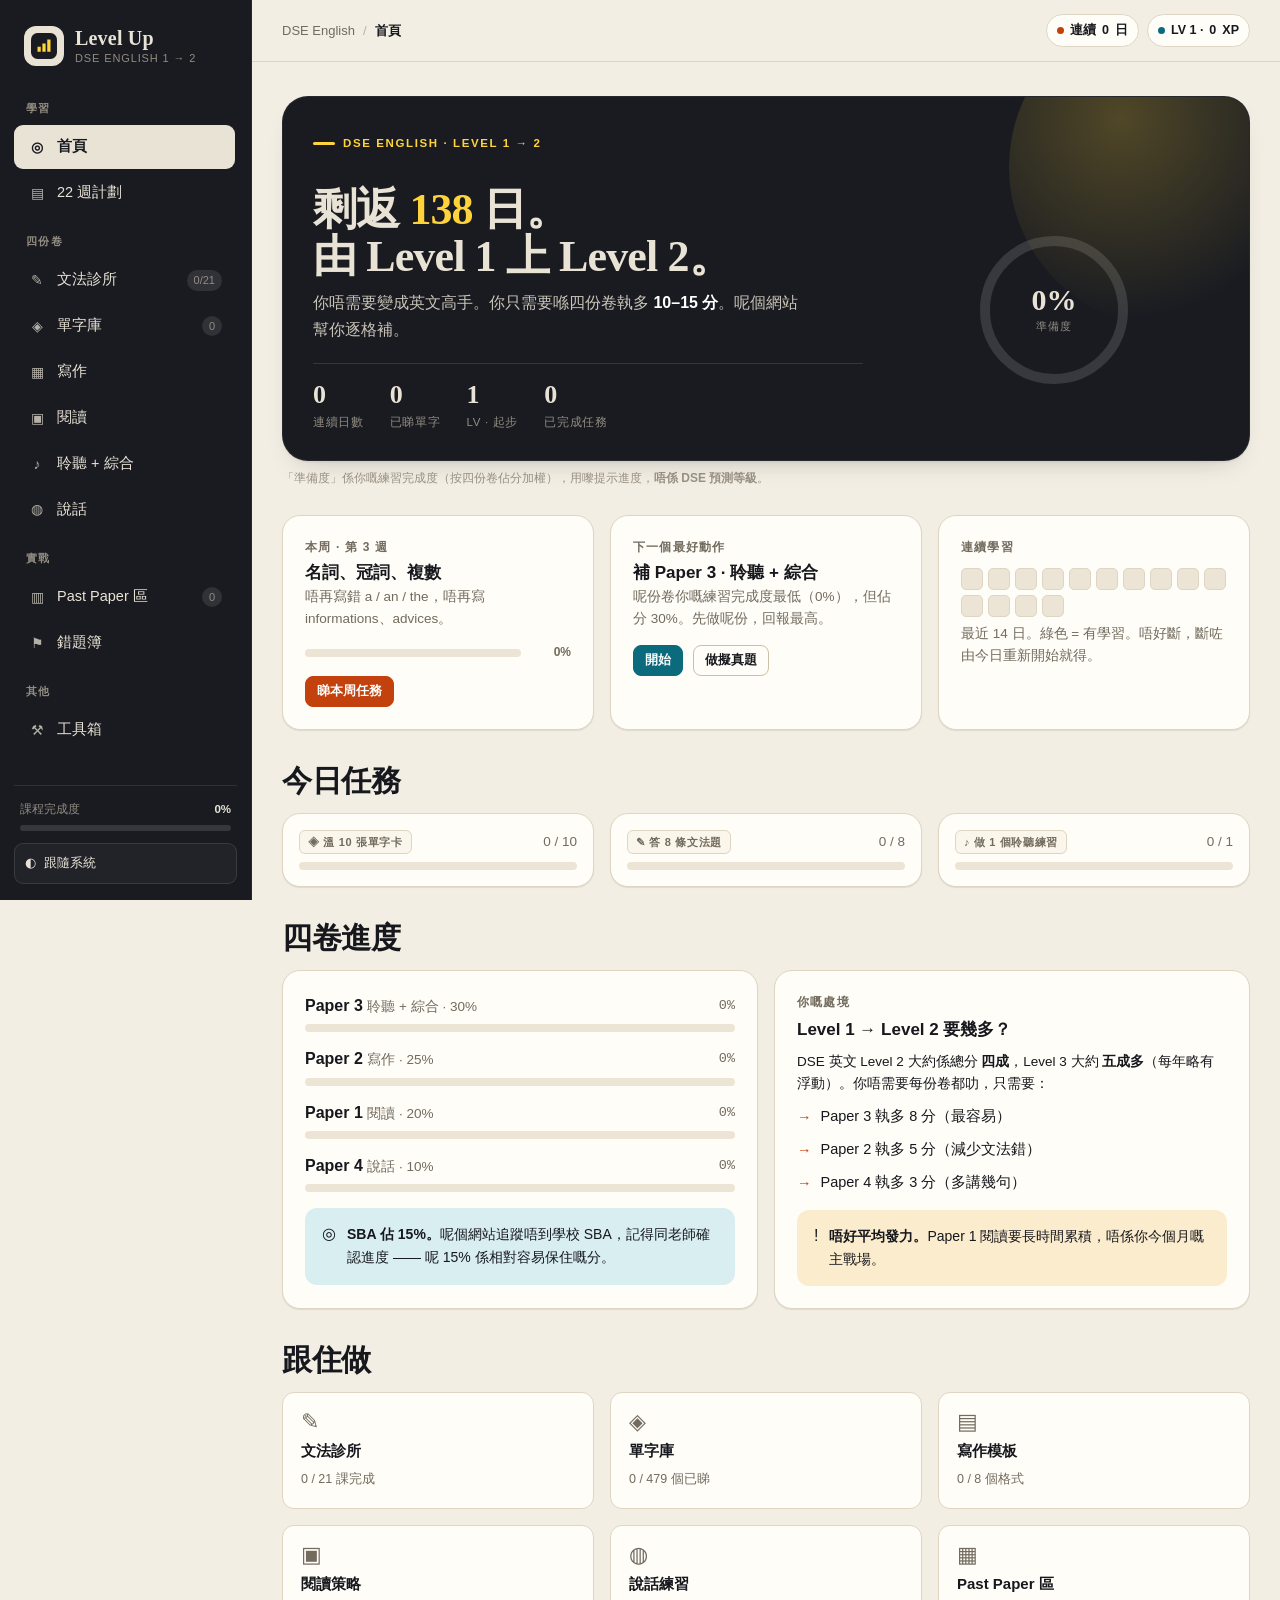
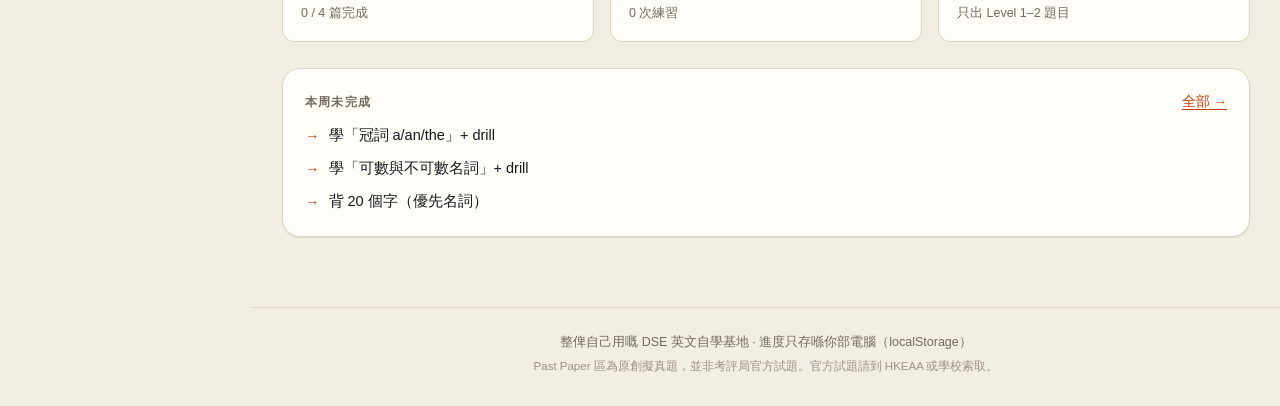
==== index.html @ 55b80025 "Build DSE English Level 1 to 2 study site" ====
<!doctype html>
<html lang="zh-Hant-HK" data-theme="light">
<head>
<meta charset="utf-8">
<meta name="viewport" content="width=device-width, initial-scale=1">
<title>Level Up — DSE English 1 → 2</title>
<meta name="description" content="由 Level 1 升 Level 2 的 DSE 英文自學基地：20 週計劃、文法診所、單字庫、寫作模板、閱讀聆聽說話訓練、Past Paper 區與錯題簿。">
<meta name="theme-color" content="#f6f2e9">
<link rel="icon" href="data:image/svg+xml,%3Csvg xmlns='http://www.w3.org/2000/svg' viewBox='0 0 64 64'%3E%3Crect width='64' height='64' rx='14' fill='%2316181d'/%3E%3Cpath d='M16 44V32h8v12zM28 44V24h8v20zM40 44V16h8v28z' fill='%23ffd43b'/%3E%3C/svg%3E">
<link rel="stylesheet" href="assets/css/style.css?v=6">
<script>
  /* avoid a flash of the wrong theme */
  (function () {
    try {
      var s = JSON.parse(localStorage.getItem("dse_levelup_v1") || "{}");
      var mode = (s.settings && s.settings.theme) || "auto";
      var dark = mode === "dark" || (mode === "auto" && window.matchMedia && window.matchMedia("(prefers-color-scheme: dark)").matches);
      document.documentElement.setAttribute("data-theme", dark ? "dark" : "light");
    } catch (e) {}
  })();
</script>
</head>
<body>
<a class="skip-link" href="#app">跳去主要內容</a>

<div class="shell">
  <aside class="sidebar" id="sidebar" aria-label="主選單">
    <a class="brand" href="#/dashboard">
      <span class="brand-mark" aria-hidden="true">
        <svg viewBox="0 0 32 32" width="26" height="26"><rect width="32" height="32" rx="8" fill="currentColor"/><path d="M8 23v-6h4v6zm6 0V13h4v10zm6 0V8h4v15z" fill="var(--brand-bars)"/></svg>
      </span>
      <span class="brand-text">
        <strong>Level Up</strong>
        <small>DSE English 1 → 2</small>
      </span>
    </a>

    <nav class="nav" id="nav"></nav>

    <div class="sidebar-foot">
      <div class="mini-progress">
        <div class="mini-progress-head">
          <span>課程完成度</span>
          <strong id="sidePct">0%</strong>
        </div>
        <div class="bar"><i id="sideBar" style="width:0%"></i></div>
      </div>
      <button class="icon-btn wide" id="themeBtn" type="button" aria-label="切換深色模式">
        <span class="theme-icon">◐</span><span id="themeLabel">深色模式</span>
      </button>
    </div>
  </aside>

  <div class="main">
    <header class="topbar">
      <button class="icon-btn menu-btn" id="menuBtn" type="button" aria-label="打開選單" aria-expanded="false">☰</button>
      <div class="crumbs" id="crumbs"></div>
      <div class="topstats" id="topstats"></div>
    </header>

    <main id="app" tabindex="-1"></main>

    <footer class="site-foot">
      <p>整俾自己用嘅 DSE 英文自學基地 · 進度只存喺你部電腦（localStorage）</p>
      <p class="tiny">Past Paper 區為原創擬真題，並非考評局官方試題。官方試題請到 HKEAA 或學校索取。</p>
    </footer>
  </div>
</div>

<div class="scrim" id="scrim" hidden></div>
<div class="toast-wrap" id="toastWrap" aria-live="polite"></div>
<div id="modalRoot"></div>

<script src="assets/js/data/grammar.js?v=6"></script>
<script src="assets/js/data/vocab-a.js?v=6"></script>
<script src="assets/js/data/vocab-b.js?v=6"></script>
<script src="assets/js/data/vocab-c.js?v=6"></script>
<script src="assets/js/data/writing.js?v=6"></script>
<script src="assets/js/data/speaking-listening.js?v=6"></script>
<script src="assets/js/data/reading.js?v=6"></script>
<script src="assets/js/data/pastpaper-listening.js?v=6"></script>
<script src="assets/js/data/plan.js?v=6"></script>
<script src="assets/js/core.js?v=6"></script>
<script src="assets/js/drills.js?v=6"></script>
<script src="assets/js/views-home.js?v=6"></script>
<script src="assets/js/views-study.js?v=6"></script>
<script src="assets/js/views-skills.js?v=6"></script>
<script src="assets/js/views-pastpaper.js?v=6"></script>
<script src="assets/js/app.js?v=6"></script>
</body>
</html>
---- assets/css/style.css ----
/* ============================================================
   Level Up — DSE English 1 → 2
   A revision-desk design system: paper, ink, highlighter.
   ============================================================ */

/* ---------- tokens ---------- */
:root{
  --paper:      #f3eee3;
  --paper-2:    #ece5d6;
  --surface:    #fffdf8;
  --surface-2:  #faf6ec;
  --ink:        #16181d;
  --ink-2:      #33373f;
  --muted:      #726b5e;
  --faint:      #9a9284;
  --line:       #ded5c4;
  --line-2:     #cbbfa9;
  --accent:     #c2410c;
  --accent-ink: #8a2c07;
  --accent-soft:#fbe3d2;
  --hl:         #ffe066;
  --hl-soft:    #fff4c2;
  --teal:       #0b6b7c;
  --teal-soft:  #d9eef1;
  --good:       #2b7a3e;
  --good-soft:  #dcefe0;
  --bad:        #b3261e;
  --bad-soft:   #f8dcd8;
  --warn:       #a86a11;
  --warn-soft:  #fbeccd;
  --sidebar:    #191b21;
  --sidebar-2:  #22252d;
  --sidebar-ink:#e9e3d6;
  --sidebar-mut:#928c80;
  --brand-bars: #ffd43b;

  --shadow-sm: 0 1px 0 rgba(22,24,29,.05), 0 1px 2px rgba(22,24,29,.04);
  --shadow-md: 0 2px 0 rgba(22,24,29,.04), 0 12px 28px -18px rgba(22,24,29,.35);
  --shadow-lg: 0 24px 60px -30px rgba(22,24,29,.5);

  --r-sm: 8px;
  --r-md: 12px;
  --r-lg: 18px;
  --r-xl: 26px;

  --font-display: "Iowan Old Style", "Palatino Linotype", "Songti TC", "Noto Serif TC", Georgia, serif;
  --font-ui: -apple-system, BlinkMacSystemFont, "Segoe UI", "PingFang HK", "Noto Sans TC", "Microsoft JhengHei", sans-serif;
  --font-mono: ui-monospace, "SF Mono", SFMono-Regular, Menlo, Consolas, monospace;

  --sidebar-w: 252px;
  --content-w: 1060px;
}

[data-theme="dark"]{
  --paper:      #111319;
  --paper-2:    #171a21;
  --surface:    #1b1e26;
  --surface-2:  #21252f;
  --ink:        #eee9dd;
  --ink-2:      #d6d0c3;
  --muted:      #a49d90;
  --faint:      #7d776c;
  --line:       #2e333d;
  --line-2:     #3d434f;
  --accent:     #ff8a4c;
  --accent-ink: #ffb18a;
  --accent-soft:#3a2419;
  --hl:         #ffd43b;
  --hl-soft:    #3a3418;
  --teal:       #5fd3e6;
  --teal-soft:  #143036;
  --good:       #6ed48a;
  --good-soft:  #16301f;
  --bad:        #ff8a80;
  --bad-soft:   #3a1c1a;
  --warn:       #e9b25c;
  --warn-soft:  #362a16;
  --sidebar:    #0c0e12;
  --sidebar-2:  #161a21;
  --sidebar-ink:#e9e3d6;
  --sidebar-mut:#8b857a;
  --brand-bars: #ffd43b;
  --shadow-sm: 0 1px 0 rgba(0,0,0,.3);
  --shadow-md: 0 12px 30px -20px rgba(0,0,0,.8);
  --shadow-lg: 0 30px 70px -30px rgba(0,0,0,.9);
}

/* ---------- reset ---------- */
*,*::before,*::after{box-sizing:border-box}
html{scroll-behavior:smooth; -webkit-text-size-adjust:100%}
body{
  margin:0;
  background:var(--paper);
  color:var(--ink);
  font-family:var(--font-ui);
  font-size:16px;
  line-height:1.65;
  -webkit-font-smoothing:antialiased;
  text-rendering:optimizeLegibility;
}
img,svg{max-width:100%;display:block}
button,input,textarea,select{font:inherit;color:inherit}
button{cursor:pointer}
a{color:var(--accent);text-underline-offset:3px}
h1,h2,h3,h4,h5,p,ul,ol,figure,blockquote{margin:0}
ul,ol{padding-left:1.15em}
hr{border:0;border-top:1px solid var(--line);margin:28px 0}
::selection{background:var(--hl);color:#16181d}
:focus-visible{outline:3px solid color-mix(in srgb, var(--accent) 55%, transparent);outline-offset:2px;border-radius:4px}

.skip-link{
  position:absolute;left:12px;top:-100px;z-index:200;
  background:var(--ink);color:var(--paper);padding:10px 16px;border-radius:0 0 10px 10px;
  text-decoration:none;font-weight:700;
}
.skip-link:focus{top:0}

/* ---------- shell ---------- */
.shell{display:flex;min-height:100vh}

.sidebar{
  width:var(--sidebar-w);
  flex:0 0 var(--sidebar-w);
  background:var(--sidebar);
  color:var(--sidebar-ink);
  position:sticky;top:0;height:100vh;
  display:flex;flex-direction:column;
  padding:18px 14px 16px;
  z-index:60;
  border-right:1px solid rgba(255,255,255,.06);
}
.brand{
  display:flex;align-items:center;gap:11px;
  padding:8px 10px 18px;
  color:var(--sidebar-ink);text-decoration:none;
}
.brand-mark{color:var(--sidebar-2);flex:0 0 auto;display:grid;place-items:center;
  width:40px;height:40px;border-radius:12px;background:var(--sidebar-ink);}
.brand-mark svg{color:var(--sidebar);}
.brand-text{display:flex;flex-direction:column;line-height:1.15}
.brand-text strong{font-family:var(--font-display);font-size:20px;letter-spacing:.2px}
.brand-text small{color:var(--sidebar-mut);font-size:11px;letter-spacing:.08em;text-transform:uppercase;margin-top:2px}

.nav{display:flex;flex-direction:column;gap:2px;overflow-y:auto;padding-right:2px;flex:1}
.nav-group{
  color:var(--sidebar-mut);font-size:10.5px;font-weight:700;letter-spacing:.14em;
  text-transform:uppercase;padding:16px 12px 6px;
}
.nav a{
  display:flex;align-items:center;gap:10px;
  padding:9px 12px;border-radius:9px;
  color:var(--sidebar-ink);text-decoration:none;
  font-size:14.5px;font-weight:500;
  border:1px solid transparent;
  transition:background .15s ease,color .15s ease;
}
.nav a .ni{width:20px;text-align:center;font-size:14px;opacity:.75;flex:0 0 20px}
.nav a:hover{background:rgba(255,255,255,.06)}
.nav a.active{background:var(--sidebar-ink);color:var(--sidebar);font-weight:700}
.nav a.active .ni{opacity:1}
.nav a .count{
  margin-left:auto;font-size:11px;font-variant-numeric:tabular-nums;
  background:rgba(255,255,255,.1);padding:1px 7px;border-radius:20px;color:var(--sidebar-mut);
}
.nav a.active .count{background:rgba(0,0,0,.12);color:var(--sidebar)}

.sidebar-foot{border-top:1px solid rgba(255,255,255,.09);padding-top:14px;margin-top:8px}
.mini-progress{padding:0 6px 12px}
.mini-progress-head{display:flex;justify-content:space-between;font-size:11.5px;color:var(--sidebar-mut);margin-bottom:6px}
.mini-progress-head strong{color:var(--sidebar-ink);font-variant-numeric:tabular-nums}
.sidebar .bar{background:rgba(255,255,255,.12);height:6px;border-radius:20px;overflow:hidden}
.sidebar .bar i{display:block;height:100%;background:var(--brand-bars);border-radius:20px;transition:width .5s cubic-bezier(.2,.8,.2,1)}

.main{flex:1;min-width:0;display:flex;flex-direction:column}

.topbar{
  position:sticky;top:0;z-index:40;
  display:flex;align-items:center;gap:14px;
  min-height:62px;padding:10px 30px;
  background:color-mix(in srgb, var(--paper) 88%, transparent);
  backdrop-filter:blur(12px);
  border-bottom:1px solid var(--line);
}
.crumbs{display:flex;align-items:center;gap:8px;font-size:13px;color:var(--muted);min-width:0}
.crumbs strong{color:var(--ink);font-weight:600;white-space:nowrap;overflow:hidden;text-overflow:ellipsis}
.crumbs .sep{opacity:.45}
.topstats{margin-left:auto;display:flex;align-items:center;gap:8px}
.chip{
  display:inline-flex;align-items:center;gap:6px;
  border:1px solid var(--line);background:var(--surface);
  padding:5px 10px;border-radius:999px;font-size:12.5px;font-weight:600;
  white-space:nowrap;
}
.chip .dot{width:7px;height:7px;border-radius:50%;background:var(--accent)}
.chip.streak .dot{background:var(--accent)}
.chip.xp .dot{background:var(--teal)}
.chip b{font-variant-numeric:tabular-nums}

#app{
  width:100%;max-width:var(--content-w);
  margin:0 auto;padding:34px 30px 70px;
  flex:1;
}
#app:focus{outline:none}

.site-foot{
  border-top:1px solid var(--line);
  padding:20px 30px 30px;text-align:center;
  color:var(--muted);font-size:12.5px;
}
.site-foot p{margin:4px 0}
.site-foot .tiny{font-size:11.5px;color:var(--faint)}

/* ---------- typography ---------- */
.page-head{margin-bottom:26px;max-width:760px}
.eyebrow{
  display:inline-flex;align-items:center;gap:8px;
  font-size:11.5px;font-weight:800;letter-spacing:.14em;text-transform:uppercase;
  color:var(--accent);margin-bottom:10px;
}
.eyebrow::before{content:"";width:22px;height:3px;background:var(--accent);border-radius:2px}
h1.page-title{
  font-family:var(--font-display);
  font-size:clamp(30px,4.2vw,46px);
  line-height:1.08;letter-spacing:-.02em;font-weight:700;
  margin-bottom:12px;
}
.page-lede{color:var(--muted);font-size:15.5px;max-width:64ch}
.page-lede strong{color:var(--ink);font-weight:600}

h2{font-family:var(--font-display);font-size:clamp(22px,2.6vw,30px);line-height:1.15;letter-spacing:-.01em;font-weight:700}
h3{font-size:17px;font-weight:700;line-height:1.3}
h4{font-size:14.5px;font-weight:700}
p{margin:0 0 .7em}
p:last-child{margin-bottom:0}

.mark{background:linear-gradient(transparent 52%, var(--hl) 52%, var(--hl) 92%, transparent 92%);padding:0 2px;color:inherit;font-weight:600}
.mono{font-family:var(--font-mono);font-variant-numeric:tabular-nums}
.muted{color:var(--muted)}
.faint{color:var(--faint)}
.tiny{font-size:12px}
.small{font-size:13.5px}
.center{text-align:center}
.nowrap{white-space:nowrap}

/* ---------- layout helpers ---------- */
.stack{display:flex;flex-direction:column;gap:16px}
.stack-sm{display:flex;flex-direction:column;gap:8px}
.row{display:flex;align-items:center;gap:10px;flex-wrap:wrap}
.row.tight{gap:6px}
.between{display:flex;align-items:center;justify-content:space-between;gap:16px;flex-wrap:wrap}
.grid{display:grid;gap:16px}
.cols-2{grid-template-columns:repeat(2,minmax(0,1fr))}
.cols-3{grid-template-columns:repeat(3,minmax(0,1fr))}
.cols-4{grid-template-columns:repeat(4,minmax(0,1fr))}
.span-2{grid-column:span 2}
.mt-0{margin-top:0}.mt-1{margin-top:8px}.mt-2{margin-top:16px}.mt-3{margin-top:26px}.mt-4{margin-top:40px}
.mb-1{margin-bottom:8px}.mb-2{margin-bottom:16px}.mb-3{margin-bottom:26px}

/* ---------- card ---------- */
.card{
  background:var(--surface);
  border:1px solid var(--line);
  border-radius:var(--r-lg);
  padding:22px;
  box-shadow:var(--shadow-sm);
  position:relative;
}
.card.tight{padding:16px}
.card.flat{box-shadow:none}
.card.accent{border-color:color-mix(in srgb, var(--accent) 35%, var(--line))}
.card.dark{background:var(--sidebar);color:var(--sidebar-ink);border-color:transparent}
.card.dark .muted{color:var(--sidebar-mut)}

.card-head{display:flex;align-items:flex-start;justify-content:space-between;gap:14px;margin-bottom:12px}
.card-head h3{margin:0}
.card-title-sm{font-size:12px;font-weight:800;letter-spacing:.1em;text-transform:uppercase;color:var(--muted)}

/* ---------- hero / dashboard ---------- */
.hero{
  position:relative;overflow:hidden;
  background:var(--sidebar);color:var(--sidebar-ink);
  border-radius:var(--r-xl);
  padding:30px 30px 26px;
  box-shadow:var(--shadow-md);
  border:1px solid rgba(255,255,255,.06);
}
.hero::after{
  content:"";position:absolute;right:-80px;top:-90px;width:320px;height:320px;border-radius:50%;
  background:radial-gradient(circle at 35% 35%, rgba(255,212,59,.24), rgba(255,212,59,0) 68%);
  pointer-events:none;
}
.hero .eyebrow{color:var(--brand-bars)}
.hero .eyebrow::before{background:var(--brand-bars)}
.hero h1{font-family:var(--font-display);font-size:clamp(30px,4vw,44px);line-height:1.06;letter-spacing:-.02em;margin:2px 0 10px}
.hero p{color:#c9c3b7;max-width:56ch;margin:0}
.hero-grid{display:grid;grid-template-columns:1.25fr .75fr;gap:26px;align-items:center;margin-top:22px}
.hero-stats{display:flex;gap:26px;flex-wrap:wrap;margin-top:20px;padding-top:18px;border-top:1px solid rgba(255,255,255,.12)}
.hero-stat b{display:block;font-family:var(--font-display);font-size:26px;line-height:1;letter-spacing:-.01em}
.hero-stat span{font-size:11.5px;color:var(--sidebar-mut);letter-spacing:.06em;text-transform:uppercase}

.ring-wrap{position:relative;width:150px;height:150px;margin:0 auto}
.ring{width:100%;height:100%;transform:rotate(-90deg)}
.ring circle{fill:none;stroke-width:10;stroke-linecap:round}
.ring .track{stroke:rgba(255,255,255,.13)}
.ring .fill{stroke:var(--brand-bars);transition:stroke-dashoffset .8s cubic-bezier(.2,.8,.2,1)}
.ring-label{position:absolute;inset:0;display:grid;place-content:center;text-align:center}
.ring-label b{font-family:var(--font-display);font-size:30px;line-height:1}
.ring-label span{font-size:10.5px;letter-spacing:.12em;text-transform:uppercase;color:var(--sidebar-mut);margin-top:3px}

.countdown{display:flex;align-items:baseline;gap:8px}
.countdown b{font-family:var(--font-display);font-size:40px;line-height:1}

/* ---------- stat cards ---------- */
.stat{
  background:var(--surface);border:1px solid var(--line);border-radius:var(--r-md);
  padding:16px 16px 14px;box-shadow:var(--shadow-sm);
}
.stat .k{font-size:11px;font-weight:700;letter-spacing:.1em;text-transform:uppercase;color:var(--muted)}
.stat .v{font-family:var(--font-display);font-size:28px;line-height:1.1;margin-top:4px;letter-spacing:-.01em}
.stat .s{font-size:12px;color:var(--faint);margin-top:2px}

/* ---------- buttons ---------- */
.btn{
  display:inline-flex;align-items:center;justify-content:center;gap:8px;
  border:1px solid var(--ink);background:var(--ink);color:var(--paper);
  padding:9px 16px;border-radius:10px;font-size:14px;font-weight:600;
  text-decoration:none;line-height:1.35;
  transition:transform .12s ease, background .15s ease, border-color .15s ease, color .15s ease;
  white-space:nowrap;
}
.btn:hover{transform:translateY(-1px)}
.btn:active{transform:translateY(0)}
.btn.primary{background:var(--accent);border-color:var(--accent);color:#fff}
[data-theme="dark"] .btn.primary{color:#1a1008}
.btn.soft{background:var(--surface);border-color:var(--line-2);color:var(--ink)}
.btn.ghost{background:transparent;border-color:transparent;color:var(--ink)}
.btn.ghost:hover{background:var(--surface-2)}
.btn.teal{background:var(--teal);border-color:var(--teal);color:#fff}
[data-theme="dark"] .btn.teal{color:#082026}
.btn.danger{background:transparent;border-color:var(--bad);color:var(--bad)}
.btn.danger:hover{background:var(--bad-soft)}
.btn.sm{padding:6px 11px;font-size:12.5px;border-radius:8px}
.btn.lg{padding:12px 22px;font-size:15px}
.btn.block{width:100%}
.btn:disabled{opacity:.45;cursor:not-allowed;transform:none}
.btn-row{display:flex;gap:10px;flex-wrap:wrap}

.icon-btn{
  display:inline-flex;align-items:center;justify-content:center;gap:8px;
  border:1px solid var(--line);background:var(--surface);color:var(--ink);
  min-width:36px;height:36px;padding:0 10px;border-radius:9px;font-size:14px;
}
.icon-btn:hover{background:var(--surface-2)}
.icon-btn.wide{width:100%;height:auto;padding:9px 10px;justify-content:flex-start;font-size:12.5px;color:var(--sidebar-ink);background:rgba(255,255,255,.04);border-color:rgba(255,255,255,.1)}
.icon-btn.wide:hover{background:rgba(255,255,255,.09)}
.menu-btn{display:none}

/* ---------- badges / pills ---------- */
.badge{
  display:inline-flex;align-items:center;gap:5px;
  font-size:11px;font-weight:800;letter-spacing:.06em;text-transform:uppercase;
  padding:3px 8px;border-radius:6px;background:var(--surface-2);color:var(--muted);
  border:1px solid var(--line);white-space:nowrap;line-height:1.5;
}
.badge.l1{background:var(--teal-soft);color:var(--teal);border-color:transparent}
.badge.l2{background:var(--hl-soft);color:#7a5a00;border-color:transparent}
[data-theme="dark"] .badge.l2{color:var(--hl)}
.badge.hot{background:var(--accent-soft);color:var(--accent-ink);border-color:transparent}
[data-theme="dark"] .badge.hot{color:var(--accent)}
.badge.good{background:var(--good-soft);color:var(--good);border-color:transparent}
.badge.bad{background:var(--bad-soft);color:var(--bad);border-color:transparent}
.badge.new{background:var(--ink);color:var(--paper);border-color:transparent}
.dot-badge{width:8px;height:8px;border-radius:50%;background:var(--accent);flex:0 0 auto}

/* ---------- progress ---------- */
.bar{height:8px;background:var(--paper-2);border-radius:20px;overflow:hidden}
.bar i{display:block;height:100%;background:var(--accent);border-radius:20px;transition:width .5s cubic-bezier(.2,.8,.2,1)}
.bar .ok{background:var(--good)}
.bar.thin{height:5px}
.progress-row{display:flex;align-items:center;gap:12px}
.progress-row .bar{flex:1}
.progress-row .pct{font-size:12px;font-weight:700;font-variant-numeric:tabular-nums;color:var(--muted);width:38px;text-align:right}

/* ---------- tabs / segmented ---------- */
.tabs{display:flex;gap:4px;border-bottom:1px solid var(--line);margin-bottom:20px;overflow-x:auto;scrollbar-width:none}
.tabs::-webkit-scrollbar{display:none}
.tab{
  border:0;background:none;padding:10px 14px;font-size:14px;font-weight:600;color:var(--muted);
  border-bottom:2px solid transparent;margin-bottom:-1px;white-space:nowrap;
}
.tab:hover{color:var(--ink)}
.tab.active{color:var(--ink);border-bottom-color:var(--accent)}
.segmented{display:inline-flex;background:var(--surface-2);border:1px solid var(--line);border-radius:9px;padding:3px;gap:2px}
.segmented button{
  border:0;background:none;padding:5px 11px;border-radius:6px;font-size:12.5px;font-weight:600;color:var(--muted);
}
.segmented button.active{background:var(--surface);color:var(--ink);box-shadow:var(--shadow-sm)}

/* ---------- forms ---------- */
.field{display:flex;flex-direction:column;gap:6px;margin-bottom:14px}
.field label{font-size:12.5px;font-weight:700;color:var(--muted);letter-spacing:.02em}
.input,.select,.textarea{
  width:100%;background:var(--surface);
  border:1px solid var(--line-2);border-radius:9px;
  padding:10px 12px;font-size:14.5px;color:var(--ink);
  transition:border-color .15s ease, box-shadow .15s ease;
}
.input:focus,.select:focus,.textarea:focus{
  outline:none;border-color:var(--accent);
  box-shadow:0 0 0 3px color-mix(in srgb, var(--accent) 16%, transparent);
}
.textarea{min-height:130px;resize:vertical;line-height:1.6}
.select{appearance:none;background-image:linear-gradient(45deg,transparent 50%,var(--muted) 50%),linear-gradient(135deg,var(--muted) 50%,transparent 50%);background-position:calc(100% - 18px) 50%,calc(100% - 13px) 50%;background-size:5px 5px,5px 5px;background-repeat:no-repeat;padding-right:34px}
.search{position:relative}
.search .input{padding-left:36px}
.search::before{content:"⌕";position:absolute;left:12px;top:50%;transform:translateY(-54%);font-size:19px;color:var(--faint);pointer-events:none}
.form-grid{display:grid;grid-template-columns:1fr 1fr;gap:0 14px}

/* ---------- lists ---------- */
.plain-list{list-style:none;padding:0;margin:0;display:flex;flex-direction:column;gap:8px}
.plain-list li{display:flex;gap:9px;align-items:flex-start;font-size:14.5px}
.plain-list li::before{content:"→";color:var(--accent);font-weight:700;flex:0 0 auto;margin-top:1px}
.check-list{list-style:none;padding:0;margin:0;display:flex;flex-direction:column;gap:9px}
.check-list li{display:flex;gap:10px;align-items:flex-start;font-size:14.5px}
.check-list li::before{content:"✓";color:var(--good);font-weight:800;flex:0 0 auto}

.num-list{counter-reset:n;list-style:none;padding:0;margin:0;display:flex;flex-direction:column;gap:12px}
.num-list>li{counter-increment:n;position:relative;padding-left:38px;font-size:14.5px}
.num-list>li::before{
  content:counter(n);position:absolute;left:0;top:1px;
  width:24px;height:24px;border-radius:50%;background:var(--ink);color:var(--paper);
  display:grid;place-content:center;font-size:11.5px;font-weight:800;font-family:var(--font-ui);
}

/* ---------- callouts ---------- */
.callout{
  border-radius:var(--r-md);padding:14px 16px;border:1px solid var(--line);
  background:var(--surface-2);font-size:14px;
  display:flex;gap:11px;align-items:flex-start;
}
.callout .ci{font-size:16px;line-height:1.4;flex:0 0 auto}
.callout.tip{background:var(--teal-soft);border-color:transparent;color:var(--ink)}
.callout.warn{background:var(--warn-soft);border-color:transparent}
.callout.good{background:var(--good-soft);border-color:transparent}
.callout.bad{background:var(--bad-soft);border-color:transparent}
.callout.hl{background:var(--hl-soft);border-color:transparent}
.callout strong{font-weight:700}

/* ---------- tables ---------- */
.table-wrap{overflow-x:auto;border:1px solid var(--line);border-radius:var(--r-md)}
table{width:100%;border-collapse:collapse;font-size:14px;background:var(--surface)}
th,td{text-align:left;padding:10px 13px;border-bottom:1px solid var(--line);vertical-align:top}
th{background:var(--surface-2);font-size:11.5px;letter-spacing:.08em;text-transform:uppercase;color:var(--muted);font-weight:800}
tr:last-child td{border-bottom:0}
td.good-cell{color:var(--good);font-weight:600}
td.bad-cell{color:var(--bad);text-decoration:line-through;text-decoration-color:color-mix(in srgb,var(--bad) 40%,transparent)}

/* ---------- accordion ---------- */
details.acc{
  border:1px solid var(--line);border-radius:var(--r-md);background:var(--surface);
  overflow:hidden;
}
details.acc+details.acc{margin-top:10px}
details.acc>summary{
  list-style:none;cursor:pointer;padding:14px 16px;
  display:flex;align-items:center;gap:10px;font-weight:600;font-size:14.5px;
}
details.acc>summary::-webkit-details-marker{display:none}
details.acc>summary::after{content:"+";margin-left:auto;font-size:18px;color:var(--muted);font-weight:400}
details.acc[open]>summary::after{content:"−"}
details.acc>summary:hover{background:var(--surface-2)}
.acc-body{padding:2px 16px 16px;border-top:1px solid var(--line);font-size:14.5px}
.acc-body>*:first-child{margin-top:12px}

/* ---------- grammar ---------- */
.rule{border-left:3px solid var(--hl);padding:2px 0 2px 16px;margin:18px 0}
.rule h4{margin-bottom:4px}
.eg{display:grid;grid-template-columns:1fr 1fr;gap:10px;margin-top:10px}
.eg-col{border-radius:9px;padding:10px 12px;font-size:13.5px;line-height:1.55}
.eg-col.good{background:var(--good-soft)}
.eg-col.bad{background:var(--bad-soft)}
.eg-col .lab{display:block;font-size:10.5px;font-weight:800;letter-spacing:.1em;text-transform:uppercase;margin-bottom:4px;opacity:.75}
.eg-col ul{list-style:none;padding:0;margin:0;display:flex;flex-direction:column;gap:4px}
.eg-col li::before{content:"· ";font-weight:800;opacity:.6}
.eg-col.good li{color:var(--ink)}
.eg-col.bad li{color:var(--ink);text-decoration:line-through;text-decoration-color:color-mix(in srgb, var(--bad) 45%, transparent)}

/* ---------- quiz ---------- */
.quiz-q{font-size:17px;font-weight:600;line-height:1.55;margin:6px 0 16px}
.options{display:flex;flex-direction:column;gap:9px;margin:16px 0}
.opt{
  display:flex;align-items:flex-start;gap:11px;text-align:left;
  border:1px solid var(--line-2);background:var(--surface);
  padding:11px 14px;border-radius:10px;font-size:14.5px;
  transition:border-color .12s ease, background .12s ease, transform .12s ease;
}
.opt:hover{border-color:var(--ink);transform:translateX(2px)}
.opt .key{
  flex:0 0 24px;height:24px;border-radius:6px;background:var(--surface-2);
  display:grid;place-content:center;font-size:11.5px;font-weight:800;color:var(--muted);
}
.opt.correct{border-color:var(--good);background:var(--good-soft)}
.opt.correct .key{background:var(--good);color:#fff}
.opt.wrong{border-color:var(--bad);background:var(--bad-soft)}
.opt.wrong .key{background:var(--bad);color:#fff}
.opt:disabled{cursor:default;transform:none}
.opt:disabled:hover{border-color:var(--line-2)}
.opt.correct:disabled:hover{border-color:var(--good)}
.opt.wrong:disabled:hover{border-color:var(--bad)}
.feedback{
  border-radius:10px;padding:12px 14px;font-size:14px;margin-top:6px;
  border:1px solid var(--line);background:var(--surface-2);
}
.feedback.good{border-color:color-mix(in srgb,var(--good) 40%,transparent);background:var(--good-soft)}
.feedback.bad{border-color:color-mix(in srgb,var(--bad) 40%,transparent);background:var(--bad-soft)}

/* ---------- flashcard ---------- */
.flash-stage{perspective:1400px;margin:18px auto;max-width:620px}
.flashcard{
  position:relative;width:100%;min-height:300px;
  transform-style:preserve-3d;transition:transform .5s cubic-bezier(.2,.8,.2,1);
  cursor:pointer;
}
.flashcard.flipped{transform:rotateY(180deg)}
.flash-face{
  position:absolute;inset:0;backface-visibility:hidden;
  border:1px solid var(--line);border-radius:var(--r-lg);
  background:var(--surface);box-shadow:var(--shadow-md);
  padding:28px;display:flex;flex-direction:column;justify-content:center;align-items:center;text-align:center;
}
.flash-face.back{transform:rotateY(180deg);justify-content:flex-start;text-align:left;align-items:stretch;overflow-y:auto}
.flash-word{font-family:var(--font-display);font-size:clamp(32px,6vw,50px);line-height:1.1;letter-spacing:-.02em}
.flash-pos{font-size:11px;font-weight:800;letter-spacing:.14em;text-transform:uppercase;color:var(--accent);margin-bottom:10px}
.flash-hint{margin-top:18px;font-size:12px;color:var(--faint);letter-spacing:.06em}
.flash-back-zh{font-size:19px;font-weight:700;margin-bottom:10px}
.flash-def{font-size:14.5px;color:var(--muted);margin-bottom:14px}
.flash-ex{font-size:14.5px;border-left:3px solid var(--hl);padding-left:12px;margin-bottom:12px}
.flash-col{font-size:13px;color:var(--muted)}
.flash-btns{display:grid;grid-template-columns:repeat(3,1fr);gap:10px;max-width:620px;margin:14px auto 0}
.flash-btns .btn{width:100%}

/* ---------- timer ---------- */
.timer{
  font-family:var(--font-mono);font-size:clamp(46px,9vw,84px);line-height:1;
  font-variant-numeric:tabular-nums;letter-spacing:-.04em;
}
.timer.warn{color:var(--accent)}
.timer.done{color:var(--bad)}
.timer-card{text-align:center;padding:30px 20px}
.timer-label{font-size:11px;font-weight:800;letter-spacing:.18em;text-transform:uppercase;color:var(--muted);margin-bottom:8px}

/* ---------- speaking ---------- */
.phrase-group{break-inside:avoid}
.phrase{border-bottom:1px dashed var(--line);padding:9px 0;display:flex;gap:12px;align-items:flex-start}
.phrase:last-child{border-bottom:0}
.phrase .en{font-weight:600;font-size:14.5px}
.phrase .zh{font-size:12.5px;color:var(--muted);margin-top:1px}
.phrase .spk{margin-left:auto;flex:0 0 auto;border:0;background:none;font-size:16px;color:var(--muted);padding:2px 4px;border-radius:6px}
.phrase .spk:hover{background:var(--surface-2);color:var(--ink)}
.topic-card{border:1px solid var(--line);border-radius:var(--r-md);padding:16px;background:var(--surface)}

/* ---------- vocab list ---------- */
.word-grid{display:grid;grid-template-columns:repeat(auto-fill,minmax(290px,1fr));gap:10px}
.word-item{
  border:1px solid var(--line);border-radius:10px;padding:11px 13px;background:var(--surface);
  display:flex;flex-direction:column;gap:2px;
}
.word-item .w{font-weight:700;font-size:15px}
.word-item .w .pos{font-size:11px;color:var(--accent);font-weight:700;margin-left:5px;text-transform:uppercase}
.word-item .zh{font-size:13px;color:var(--ink-2)}
.word-item .ex{font-size:12px;color:var(--muted);margin-top:3px;line-height:1.45}
.word-item .tagline{display:flex;gap:6px;align-items:center;margin-top:5px}

/* ---------- plan ---------- */
.week{
  border:1px solid var(--line);border-radius:var(--r-md);background:var(--surface);
  padding:0;overflow:hidden;
}
.week-head{
  display:flex;align-items:center;gap:14px;padding:14px 16px;cursor:pointer;
}
.week-head:hover{background:var(--surface-2)}
.week-num{
  flex:0 0 46px;height:46px;border-radius:10px;background:var(--sidebar);color:var(--sidebar-ink);
  display:grid;place-content:center;font-family:var(--font-display);line-height:1;text-align:center;
}
.week-num b{font-size:17px;display:block}
.week-num small{font-size:9px;letter-spacing:.1em;text-transform:uppercase;color:var(--sidebar-mut)}
.week-meta{min-width:0;flex:1}
.week-meta h4{font-size:14.5px;margin:0}
.week-meta p{font-size:12.5px;color:var(--muted);margin:1px 0 0}
.week-body{padding:0 16px 16px;border-top:1px solid var(--line)}
.week.done{border-color:color-mix(in srgb,var(--good) 45%,var(--line))}
.week.done .week-num{background:var(--good)}
.task-list{list-style:none;padding:0;margin:12px 0 0;display:flex;flex-direction:column;gap:1px}
.task-list li{display:flex;gap:10px;align-items:flex-start;padding:7px 0;font-size:14px;border-bottom:1px dashed var(--line)}
.task-list li:last-child{border-bottom:0}
.task-list input[type=checkbox]{margin-top:4px;accent-color:var(--accent);width:16px;height:16px;flex:0 0 auto}
.task-list .min{margin-left:auto;font-size:11.5px;color:var(--faint);white-space:nowrap;font-variant-numeric:tabular-nums}
.task-list li.checked span.t{text-decoration:line-through;color:var(--faint)}

.phase-band{display:flex;align-items:center;gap:12px;margin:28px 0 14px}
.phase-band h3{margin:0}
.phase-band .line{flex:1;height:1px;background:var(--line)}

/* ---------- error log ---------- */
.error-item{
  border:1px solid var(--line);border-radius:var(--r-md);background:var(--surface);padding:14px 16px;
}
.error-item.fixed{opacity:.6}
.error-item.fixed .wrong{text-decoration:line-through}
.error-top{display:flex;align-items:center;gap:8px;margin-bottom:6px;flex-wrap:wrap}
.error-top time{font-size:11.5px;color:var(--faint);margin-left:auto}
.error-wrong{color:var(--bad);font-weight:600}
.error-right{color:var(--good);font-weight:600}
.error-note{font-size:13px;color:var(--muted);margin-top:4px}

/* ---------- past paper ---------- */
.pp-card{
  border:1px solid var(--line);border-radius:var(--r-md);background:var(--surface);
  padding:16px;display:flex;flex-direction:column;gap:8px;
}
.pp-card:hover{border-color:var(--line-2)}
.pp-meta{display:flex;gap:6px;align-items:center;flex-wrap:wrap}
.exam-shell{max-width:820px;margin:0 auto}
.exam-bar{
  position:sticky;top:62px;z-index:30;
  display:flex;align-items:center;gap:12px;flex-wrap:wrap;
  background:var(--surface);border:1px solid var(--line);border-radius:12px;
  padding:10px 14px;margin-bottom:18px;box-shadow:var(--shadow-sm);
}
.exam-bar .timer-sm{font-family:var(--font-mono);font-size:18px;font-variant-numeric:tabular-nums;font-weight:600}
.exam-bar .grow{flex:1}
.passage{font-size:15.5px;line-height:1.85;max-width:72ch}
.passage p{margin:0 0 1em}
.passage .para-num{font-size:11px;font-weight:800;color:var(--accent);vertical-align:super;margin-right:5px}
.q-block{border-top:1px solid var(--line);padding:18px 0}
.q-block:first-of-type{border-top:0}
.q-num{font-size:11.5px;font-weight:800;letter-spacing:.1em;text-transform:uppercase;color:var(--accent);margin-bottom:5px}
.answer-line{border:0;border-bottom:1px solid var(--line-2);background:transparent;padding:6px 2px;font-size:14.5px;width:100%;max-width:420px}
.answer-line:focus{outline:none;border-bottom-color:var(--accent)}
.answer-key{border-left:3px solid var(--good);padding-left:12px;font-size:13.5px;margin-top:8px}

/* ---------- tools ---------- */
.tool-tile{
  display:flex;flex-direction:column;gap:6px;
  border:1px solid var(--line);border-radius:var(--r-md);background:var(--surface);
  padding:18px;text-decoration:none;color:var(--ink);
}
.tool-tile:hover{border-color:var(--accent);transform:translateY(-2px)}
.tool-tile .ti{font-size:22px;line-height:1}
.tool-tile b{font-size:15px}
.tool-tile span{font-size:12.5px;color:var(--muted)}

/* ---------- empty ---------- */
.empty{
  text-align:center;padding:44px 20px;border:1px dashed var(--line-2);border-radius:var(--r-md);
  color:var(--muted);background:var(--surface-2);
}
.empty .ei{font-size:30px;margin-bottom:8px;opacity:.6}
.empty b{display:block;color:var(--ink);margin-bottom:4px}

/* ---------- toast / modal ---------- */
.toast-wrap{position:fixed;right:20px;bottom:20px;z-index:300;display:flex;flex-direction:column;gap:8px;align-items:flex-end}
.toast{
  background:var(--ink);color:var(--paper);padding:10px 16px;border-radius:10px;
  font-size:13.5px;font-weight:600;box-shadow:var(--shadow-lg);
  animation:toastIn .25s ease both;
  max-width:340px;
}
.toast.out{animation:toastOut .25s ease both}
@keyframes toastIn{from{opacity:0;transform:translateY(8px)}to{opacity:1;transform:none}}
@keyframes toastOut{to{opacity:0;transform:translateY(6px)}}

.modal-back{
  position:fixed;inset:0;z-index:250;background:rgba(10,12,16,.55);
  display:grid;place-items:center;padding:20px;animation:fadeIn .15s ease both;
}
.modal{
  background:var(--surface);border:1px solid var(--line);border-radius:var(--r-lg);
  width:min(560px,100%);max-height:85vh;overflow:auto;padding:24px;
  box-shadow:var(--shadow-lg);animation:popIn .18s ease both;
}
.modal h3{margin-bottom:8px}
@keyframes fadeIn{from{opacity:0}to{opacity:1}}
@keyframes popIn{from{opacity:0;transform:translateY(8px) scale(.98)}to{opacity:1;transform:none}}

.scrim{position:fixed;inset:0;background:rgba(10,12,16,.5);z-index:55}
.sr-only{position:absolute;width:1px;height:1px;padding:0;margin:-1px;overflow:hidden;clip:rect(0,0,0,0);white-space:nowrap;border:0}

/* ---------- responsive ---------- */
@media (max-width:1100px){
  :root{--content-w:100%}
  .cols-4{grid-template-columns:repeat(2,minmax(0,1fr))}
}
@media (max-width:980px){
  .sidebar{
    position:fixed;left:0;top:0;transform:translateX(-100%);
    transition:transform .25s cubic-bezier(.2,.8,.2,1);
    box-shadow:var(--shadow-lg);
  }
  body.nav-open .sidebar{transform:none}
  .menu-btn{display:inline-flex}
  .topbar{padding:10px 18px}
  #app{padding:24px 18px 60px}
  .hero-grid{grid-template-columns:1fr}
  .hero{padding:24px}
  .ring-wrap{width:120px;height:120px}
}
@media (max-width:720px){
  .cols-2,.cols-3,.cols-4{grid-template-columns:1fr}
  .span-2{grid-column:auto}
  .form-grid{grid-template-columns:1fr}
  .eg{grid-template-columns:1fr}
  .flash-btns{grid-template-columns:1fr 1fr 1fr;gap:6px}
  .flash-btns .btn{padding:9px 6px;font-size:12.5px}
  .hero-stats{gap:18px}
  .hero-stat b{font-size:22px}
  h1.page-title{font-size:30px}
  .topstats .chip.hide-sm{display:none}
  .exam-bar{top:58px}
  .week-head{padding:12px}
  .week-body{padding:0 12px 12px}
}
@media (prefers-reduced-motion:reduce){
  *,*::before,*::after{animation-duration:.001ms !important;transition-duration:.001ms !important;scroll-behavior:auto !important}
}

/* ---------- print ---------- */
@media print{
  .sidebar,.topbar,.site-foot,.scrim,.toast-wrap{display:none !important}
  .shell{display:block}
  body{background:#fff;color:#000;font-size:11pt}
  #app{max-width:none;padding:0}
  .card,.week,.error-item{break-inside:avoid;box-shadow:none;border-color:#ccc}
  a{color:#000;text-decoration:none}
  .no-print{display:none !important}
  .print-only{display:block !important}
}
.print-only{display:none}
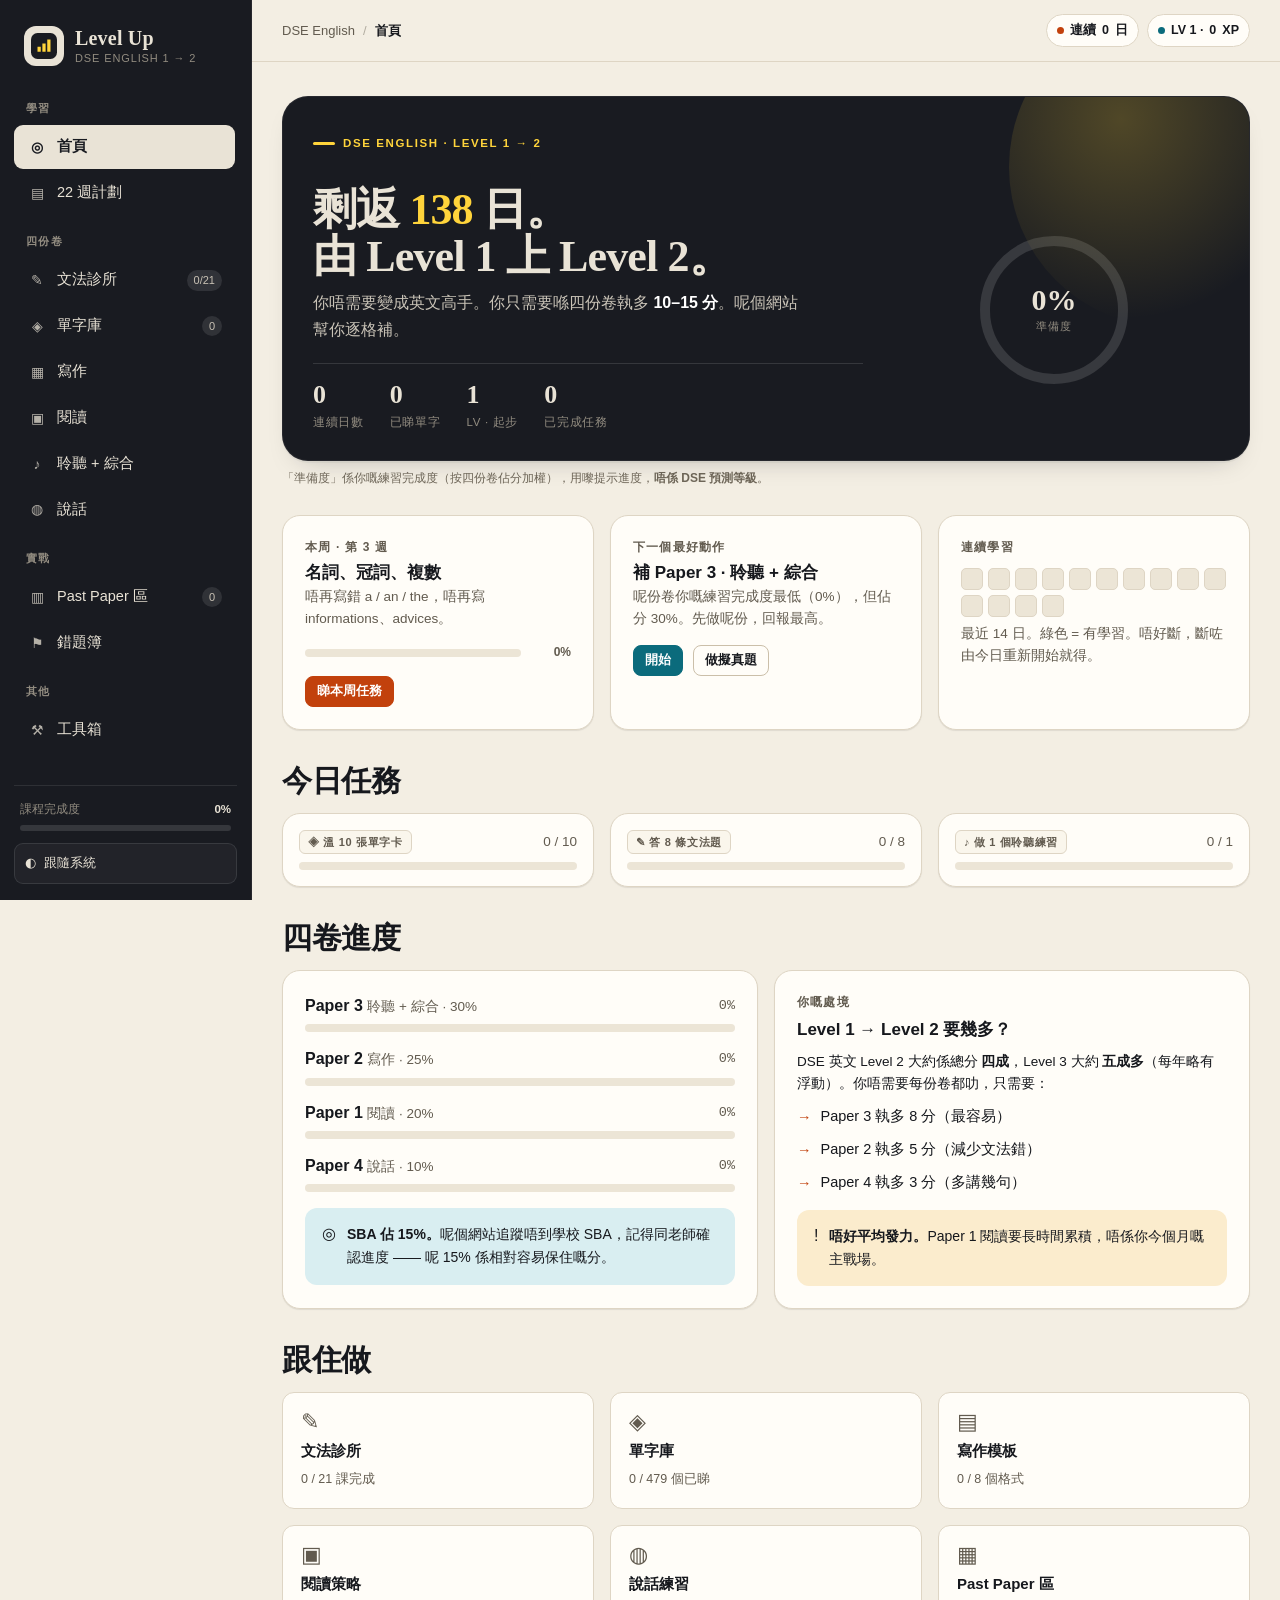
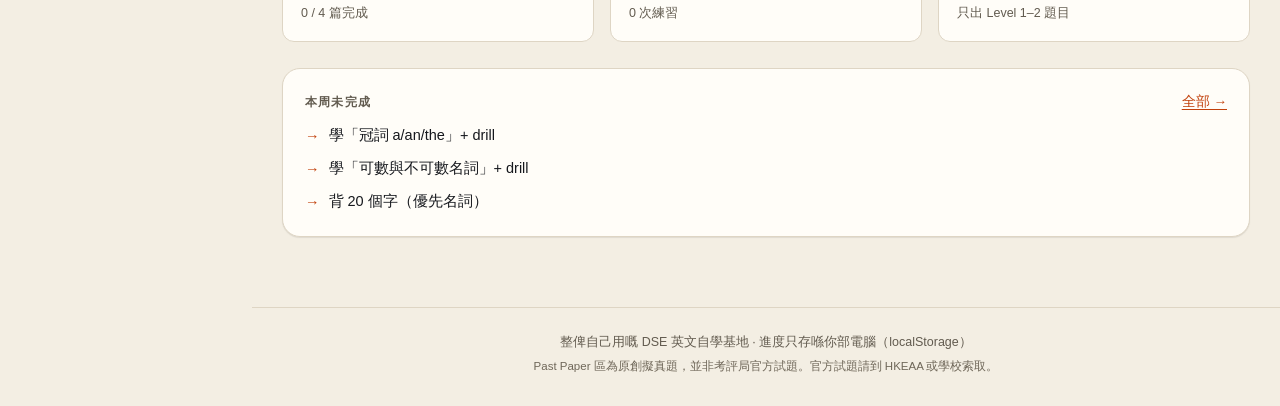
==== commit 7bd989cd: "Improve contrast and heading semantics" ====
--- a/index.html
+++ b/index.html
@@ -7,7 +7,7 @@
 <meta name="description" content="由 Level 1 升 Level 2 的 DSE 英文自學基地：20 週計劃、文法診所、單字庫、寫作模板、閱讀聆聽說話訓練、Past Paper 區與錯題簿。">
 <meta name="theme-color" content="#f6f2e9">
 <link rel="icon" href="data:image/svg+xml,%3Csvg xmlns='http://www.w3.org/2000/svg' viewBox='0 0 64 64'%3E%3Crect width='64' height='64' rx='14' fill='%2316181d'/%3E%3Cpath d='M16 44V32h8v12zM28 44V24h8v20zM40 44V16h8v28z' fill='%23ffd43b'/%3E%3C/svg%3E">
-<link rel="stylesheet" href="assets/css/style.css?v=6">
+<link rel="stylesheet" href="assets/css/style.css?v=7">
 <script>
   /* avoid a flash of the wrong theme */
   (function () {
@@ -45,7 +45,7 @@
         </div>
         <div class="bar"><i id="sideBar" style="width:0%"></i></div>
       </div>
-      <button class="icon-btn wide" id="themeBtn" type="button" aria-label="切換深色模式">
+      <button class="icon-btn wide" id="themeBtn" type="button">
         <span class="theme-icon">◐</span><span id="themeLabel">深色模式</span>
       </button>
     </div>
@@ -71,21 +71,21 @@
 <div class="toast-wrap" id="toastWrap" aria-live="polite"></div>
 <div id="modalRoot"></div>
 
-<script src="assets/js/data/grammar.js?v=6"></script>
-<script src="assets/js/data/vocab-a.js?v=6"></script>
-<script src="assets/js/data/vocab-b.js?v=6"></script>
-<script src="assets/js/data/vocab-c.js?v=6"></script>
-<script src="assets/js/data/writing.js?v=6"></script>
-<script src="assets/js/data/speaking-listening.js?v=6"></script>
-<script src="assets/js/data/reading.js?v=6"></script>
-<script src="assets/js/data/pastpaper-listening.js?v=6"></script>
-<script src="assets/js/data/plan.js?v=6"></script>
-<script src="assets/js/core.js?v=6"></script>
-<script src="assets/js/drills.js?v=6"></script>
-<script src="assets/js/views-home.js?v=6"></script>
-<script src="assets/js/views-study.js?v=6"></script>
-<script src="assets/js/views-skills.js?v=6"></script>
-<script src="assets/js/views-pastpaper.js?v=6"></script>
-<script src="assets/js/app.js?v=6"></script>
+<script src="assets/js/data/grammar.js?v=7"></script>
+<script src="assets/js/data/vocab-a.js?v=7"></script>
+<script src="assets/js/data/vocab-b.js?v=7"></script>
+<script src="assets/js/data/vocab-c.js?v=7"></script>
+<script src="assets/js/data/writing.js?v=7"></script>
+<script src="assets/js/data/speaking-listening.js?v=7"></script>
+<script src="assets/js/data/reading.js?v=7"></script>
+<script src="assets/js/data/pastpaper-listening.js?v=7"></script>
+<script src="assets/js/data/plan.js?v=7"></script>
+<script src="assets/js/core.js?v=7"></script>
+<script src="assets/js/drills.js?v=7"></script>
+<script src="assets/js/views-home.js?v=7"></script>
+<script src="assets/js/views-study.js?v=7"></script>
+<script src="assets/js/views-skills.js?v=7"></script>
+<script src="assets/js/views-pastpaper.js?v=7"></script>
+<script src="assets/js/app.js?v=7"></script>
 </body>
 </html>
--- a/assets/css/style.css
+++ b/assets/css/style.css
@@ -11,8 +11,8 @@
   --surface-2:  #faf6ec;
   --ink:        #16181d;
   --ink-2:      #33373f;
-  --muted:      #726b5e;
-  --faint:      #9a9284;
+  --muted:      #625b4f;
+  --faint:      #6f6759;
   --line:       #ded5c4;
   --line-2:     #cbbfa9;
   --accent:     #c2410c;
@@ -58,8 +58,8 @@
   --surface-2:  #21252f;
   --ink:        #eee9dd;
   --ink-2:      #d6d0c3;
-  --muted:      #a49d90;
-  --faint:      #7d776c;
+  --muted:      #b0a89a;
+  --faint:      #9a9386;
   --line:       #2e333d;
   --line-2:     #3d434f;
   --accent:     #ff8a4c;
@@ -160,7 +160,7 @@
 .nav a.active .ni{opacity:1}
 .nav a .count{
   margin-left:auto;font-size:11px;font-variant-numeric:tabular-nums;
-  background:rgba(255,255,255,.1);padding:1px 7px;border-radius:20px;color:var(--sidebar-mut);
+  background:rgba(255,255,255,.1);padding:1px 7px;border-radius:20px;color:#c9c2b5;
 }
 .nav a.active .count{background:rgba(0,0,0,.12);color:var(--sidebar)}
 
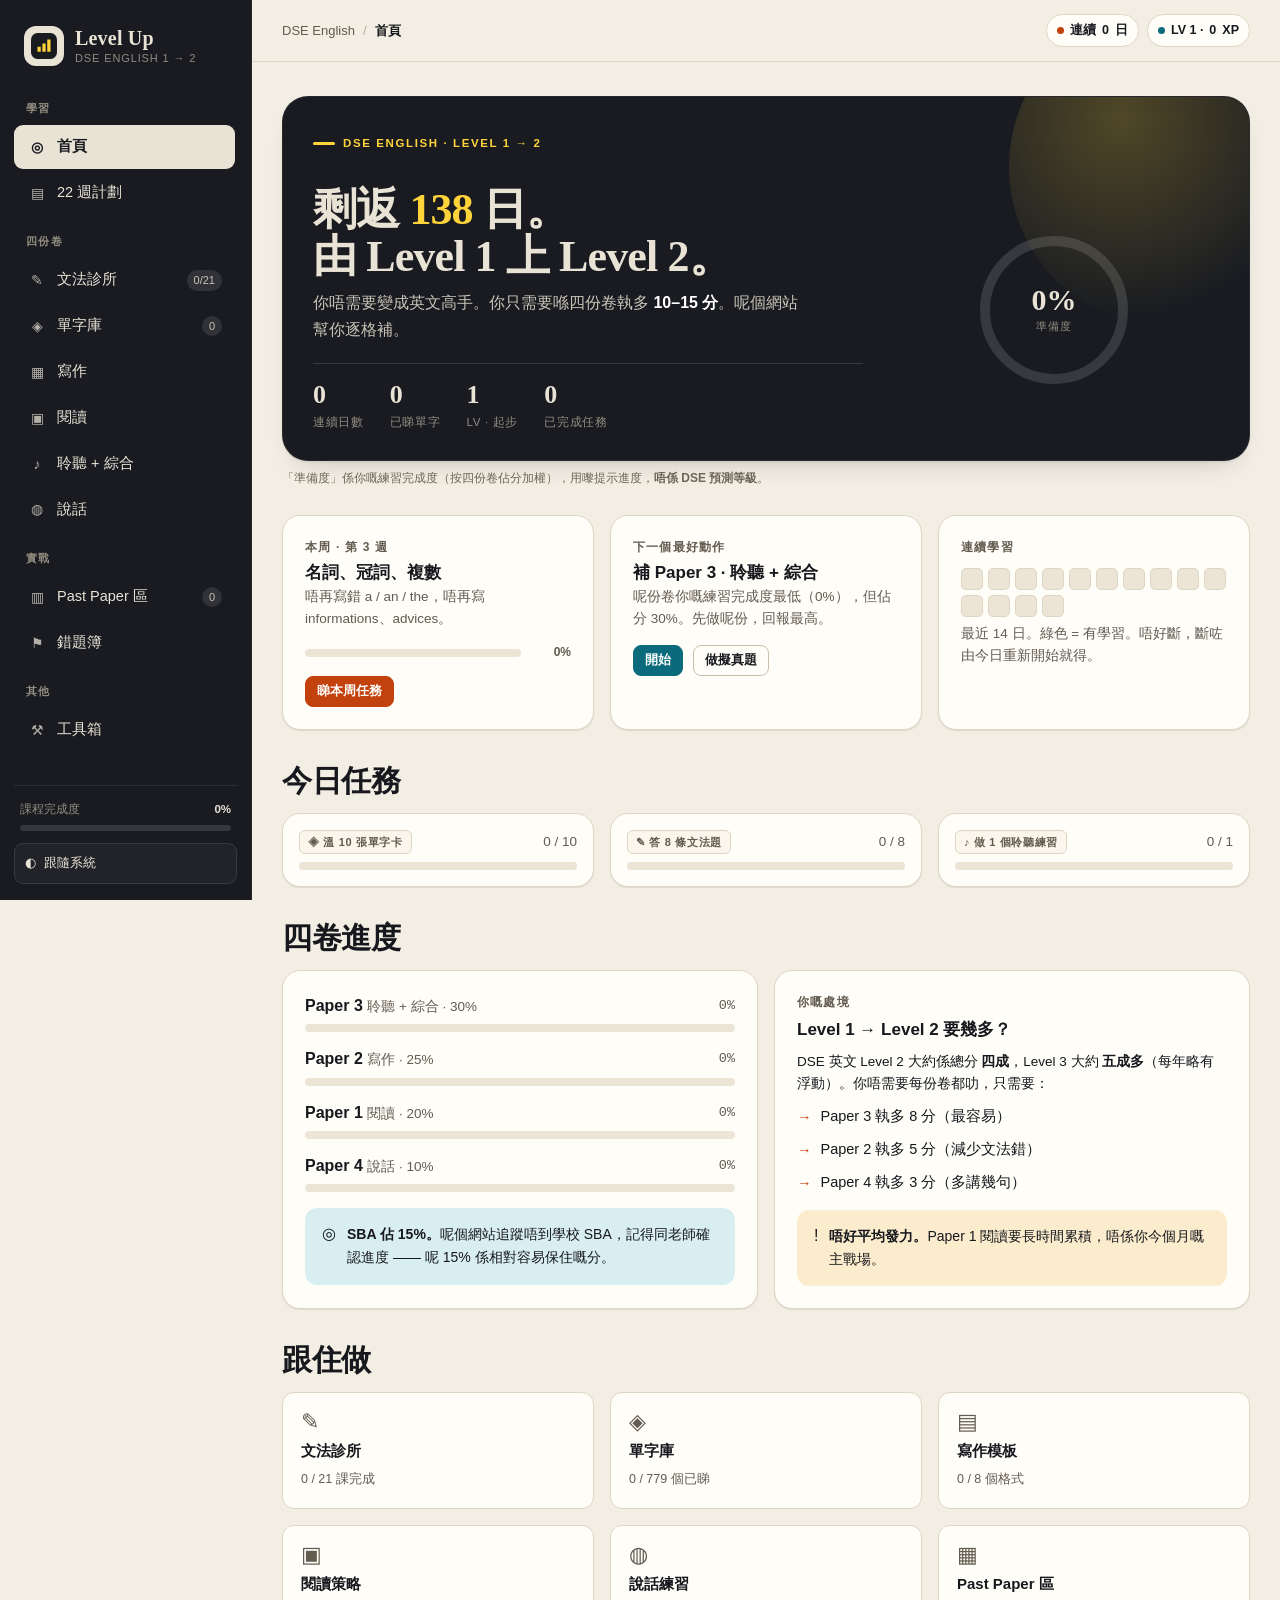
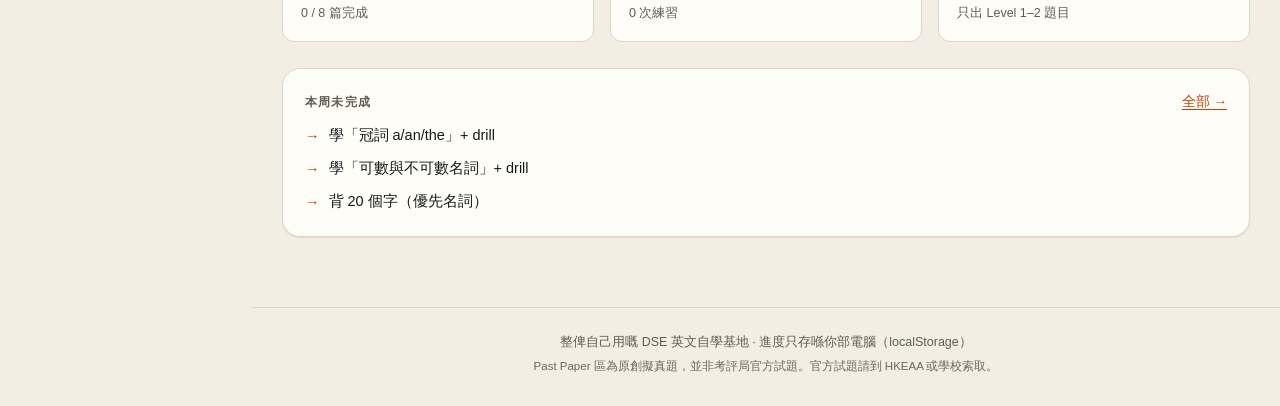
==== commit bff2cb99: "Add 300 vocabulary items and expand all practice banks" ====
--- a/index.html
+++ b/index.html
@@ -7,7 +7,7 @@
 <meta name="description" content="由 Level 1 升 Level 2 的 DSE 英文自學基地：20 週計劃、文法診所、單字庫、寫作模板、閱讀聆聽說話訓練、Past Paper 區與錯題簿。">
 <meta name="theme-color" content="#f6f2e9">
 <link rel="icon" href="data:image/svg+xml,%3Csvg xmlns='http://www.w3.org/2000/svg' viewBox='0 0 64 64'%3E%3Crect width='64' height='64' rx='14' fill='%2316181d'/%3E%3Cpath d='M16 44V32h8v12zM28 44V24h8v20zM40 44V16h8v28z' fill='%23ffd43b'/%3E%3C/svg%3E">
-<link rel="stylesheet" href="assets/css/style.css?v=7">
+<link rel="stylesheet" href="assets/css/style.css?v=8">
 <script>
   /* avoid a flash of the wrong theme */
   (function () {
@@ -71,21 +71,29 @@
 <div class="toast-wrap" id="toastWrap" aria-live="polite"></div>
 <div id="modalRoot"></div>
 
-<script src="assets/js/data/grammar.js?v=7"></script>
-<script src="assets/js/data/vocab-a.js?v=7"></script>
-<script src="assets/js/data/vocab-b.js?v=7"></script>
-<script src="assets/js/data/vocab-c.js?v=7"></script>
-<script src="assets/js/data/writing.js?v=7"></script>
-<script src="assets/js/data/speaking-listening.js?v=7"></script>
-<script src="assets/js/data/reading.js?v=7"></script>
-<script src="assets/js/data/pastpaper-listening.js?v=7"></script>
-<script src="assets/js/data/plan.js?v=7"></script>
-<script src="assets/js/core.js?v=7"></script>
-<script src="assets/js/drills.js?v=7"></script>
-<script src="assets/js/views-home.js?v=7"></script>
-<script src="assets/js/views-study.js?v=7"></script>
-<script src="assets/js/views-skills.js?v=7"></script>
-<script src="assets/js/views-pastpaper.js?v=7"></script>
-<script src="assets/js/app.js?v=7"></script>
+<script src="assets/js/data/grammar.js?v=8"></script>
+<script src="assets/js/data/grammar-extra.js?v=8"></script>
+<script src="assets/js/data/vocab-a.js?v=8"></script>
+<script src="assets/js/data/vocab-b.js?v=8"></script>
+<script src="assets/js/data/vocab-c.js?v=8"></script>
+<script src="assets/js/data/vocab-d.js?v=8"></script>
+<script src="assets/js/data/vocab-e.js?v=8"></script>
+<script src="assets/js/data/writing.js?v=8"></script>
+<script src="assets/js/data/writing-extra.js?v=8"></script>
+<script src="assets/js/data/speaking-listening.js?v=8"></script>
+<script src="assets/js/data/speaking-extra.js?v=8"></script>
+<script src="assets/js/data/reading.js?v=8"></script>
+<script src="assets/js/data/reading-extra.js?v=8"></script>
+<script src="assets/js/data/pastpaper-listening.js?v=8"></script>
+<script src="assets/js/data/listening-drills-extra.js?v=8"></script>
+<script src="assets/js/data/listening-tasks-extra.js?v=8"></script>
+<script src="assets/js/data/plan.js?v=8"></script>
+<script src="assets/js/core.js?v=8"></script>
+<script src="assets/js/drills.js?v=8"></script>
+<script src="assets/js/views-home.js?v=8"></script>
+<script src="assets/js/views-study.js?v=8"></script>
+<script src="assets/js/views-skills.js?v=8"></script>
+<script src="assets/js/views-pastpaper.js?v=8"></script>
+<script src="assets/js/app.js?v=8"></script>
 </body>
 </html>
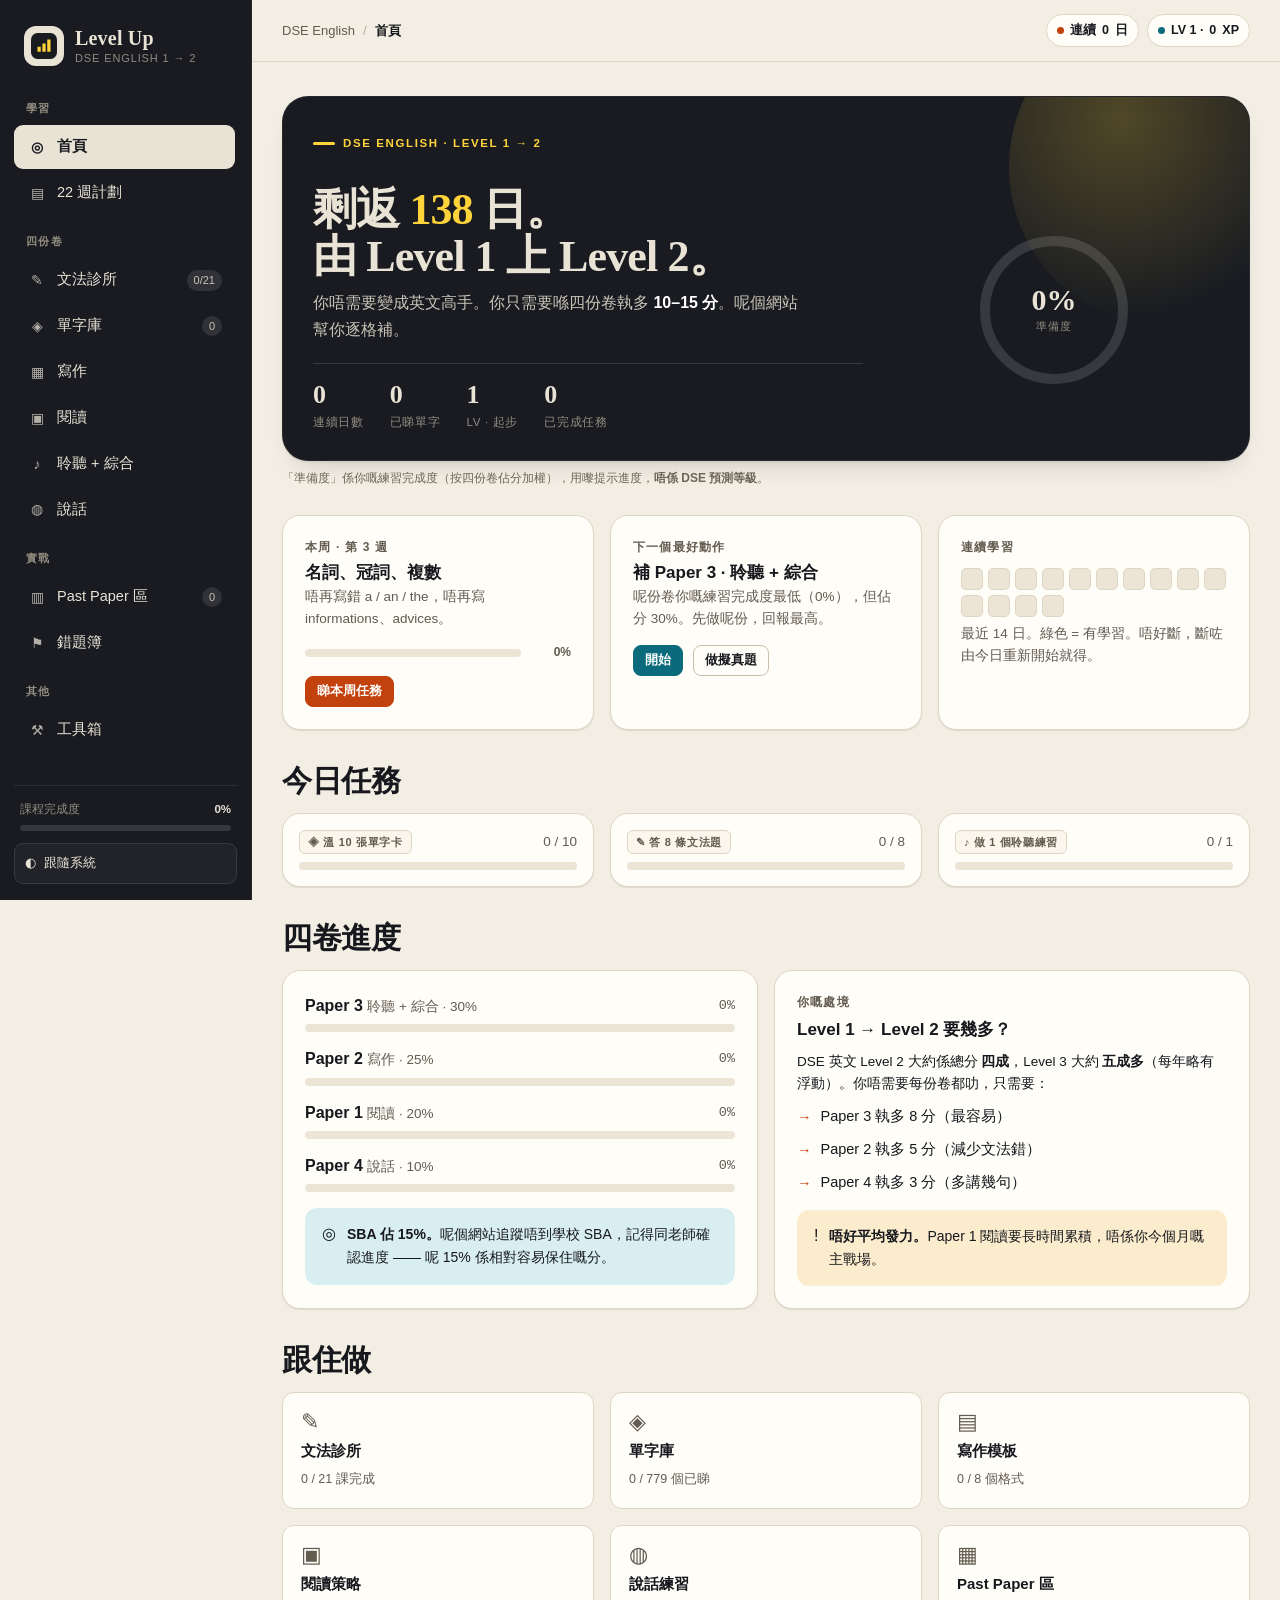
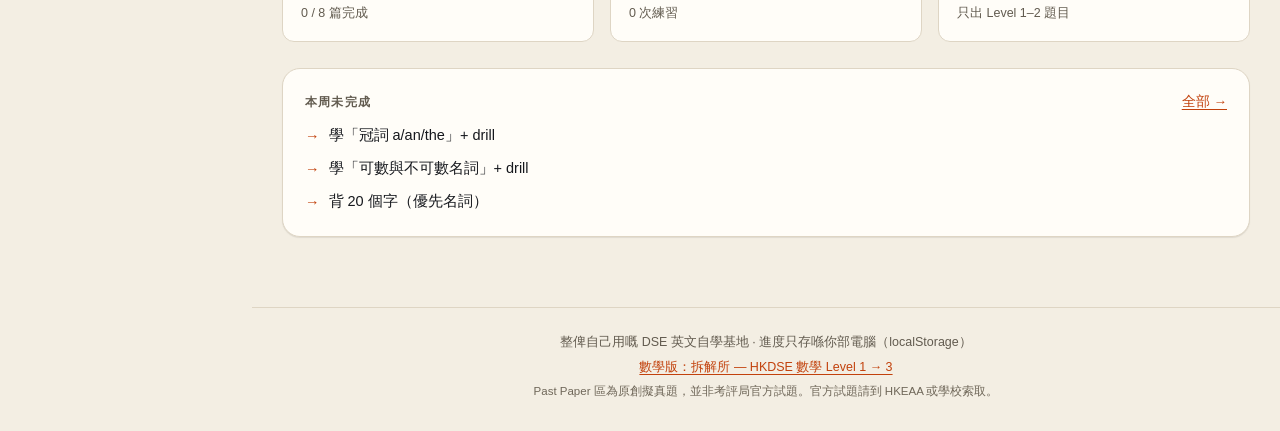
==== commit 31792d8d: "Add HKDSE mathematics revision site under /maths" ====
--- a/index.html
+++ b/index.html
@@ -62,6 +62,7 @@
 
     <footer class="site-foot">
       <p>整俾自己用嘅 DSE 英文自學基地 · 進度只存喺你部電腦（localStorage）</p>
+      <p><a href="maths/">數學版：拆解所 — HKDSE 數學 Level 1 → 3</a></p>
       <p class="tiny">Past Paper 區為原創擬真題，並非考評局官方試題。官方試題請到 HKEAA 或學校索取。</p>
     </footer>
   </div>
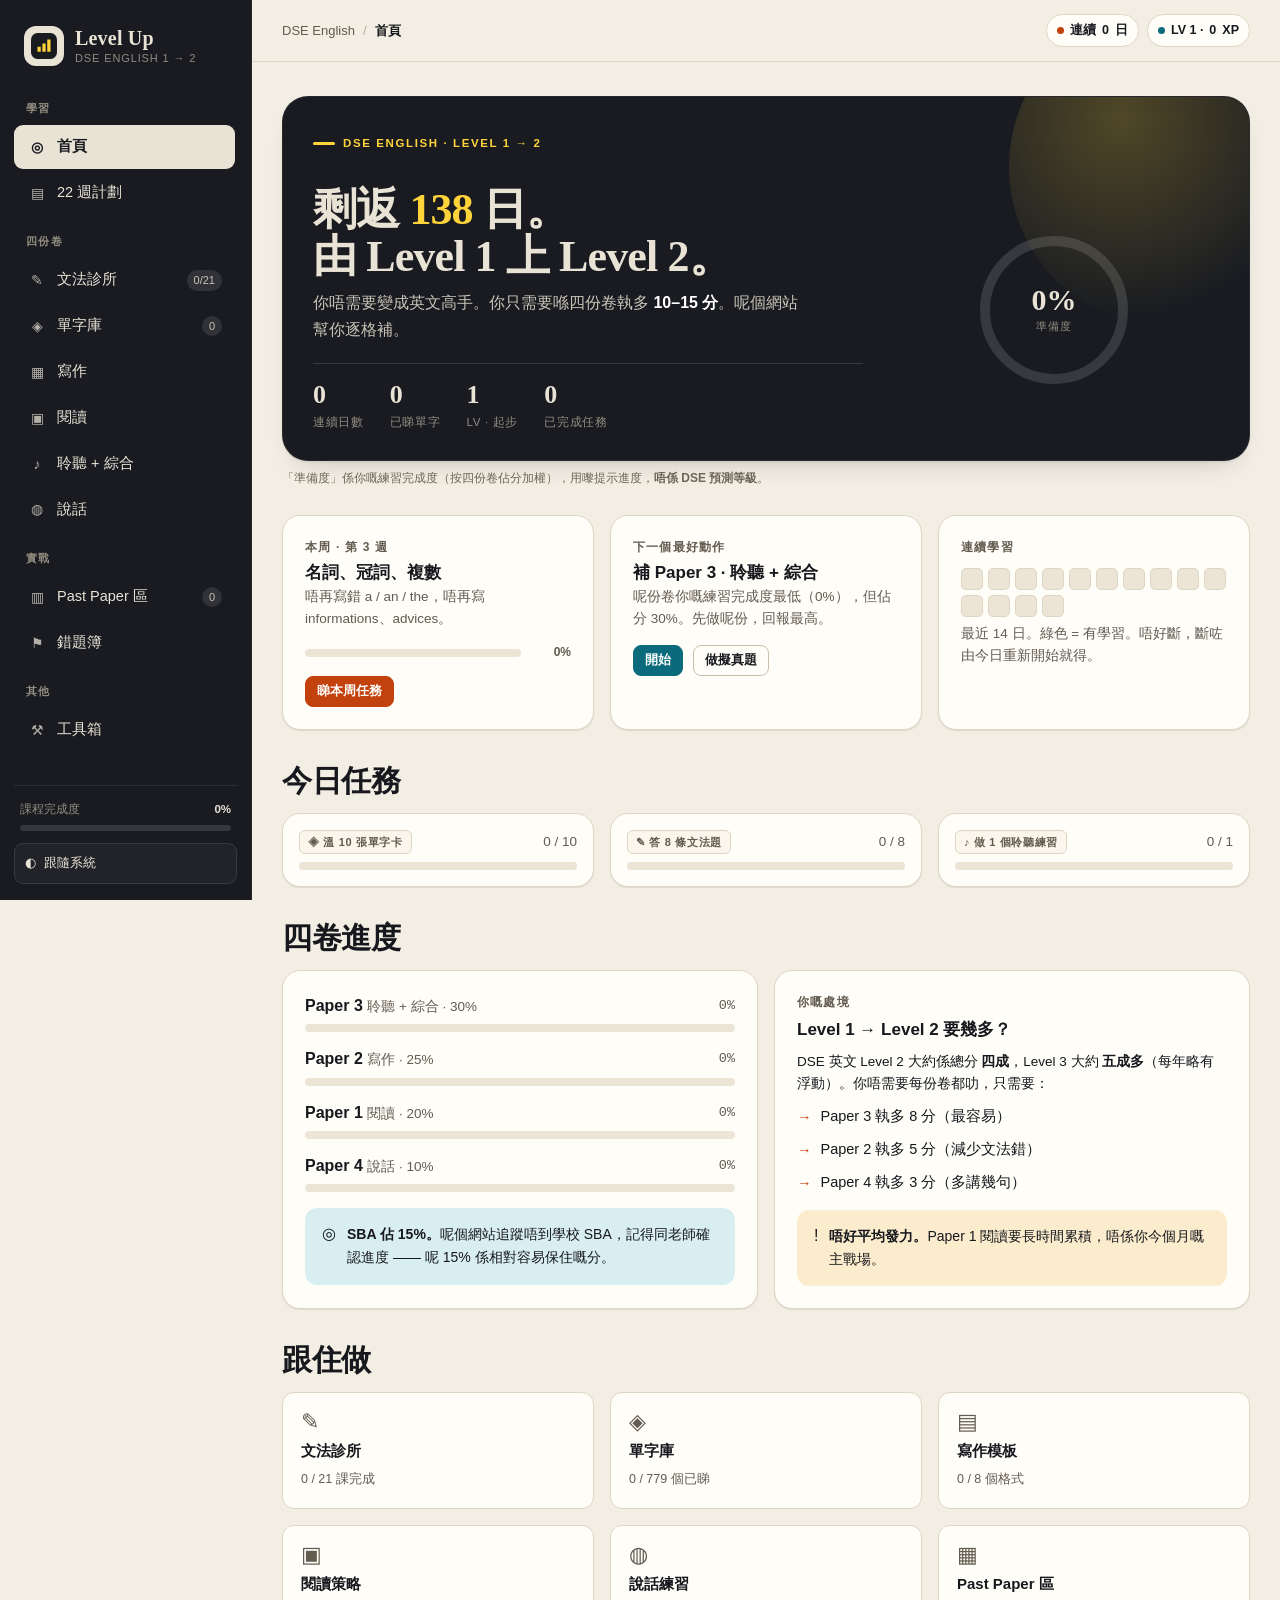
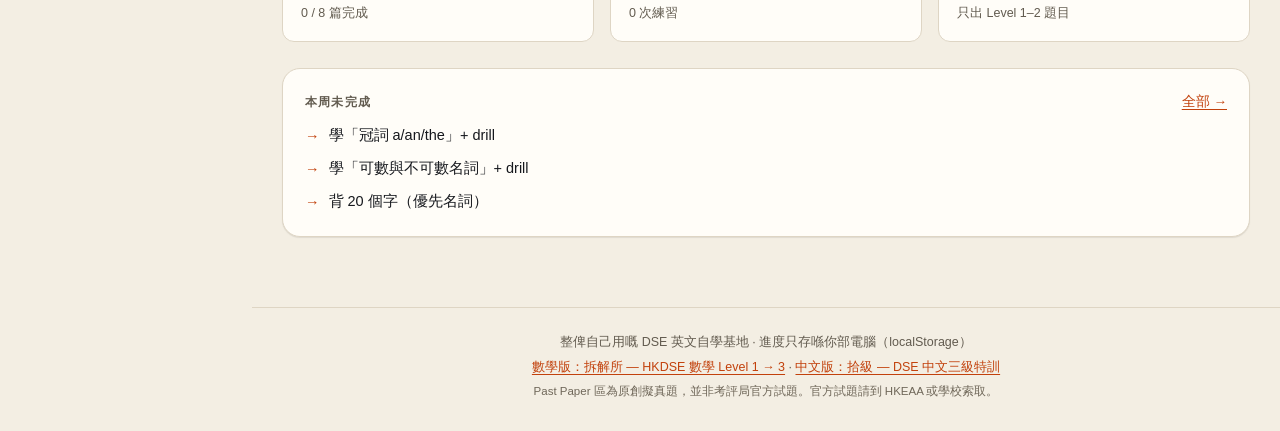
==== commit d951339b: "Add DSE Chinese three-level site with detailed set-text notes" ====
--- a/index.html
+++ b/index.html
@@ -62,7 +62,7 @@
 
     <footer class="site-foot">
       <p>整俾自己用嘅 DSE 英文自學基地 · 進度只存喺你部電腦（localStorage）</p>
-      <p><a href="maths/">數學版：拆解所 — HKDSE 數學 Level 1 → 3</a></p>
+      <p><a href="maths/">數學版：拆解所 — HKDSE 數學 Level 1 → 3</a> · <a href="chinese/">中文版：拾級 — DSE 中文三級特訓</a></p>
       <p class="tiny">Past Paper 區為原創擬真題，並非考評局官方試題。官方試題請到 HKEAA 或學校索取。</p>
     </footer>
   </div>
